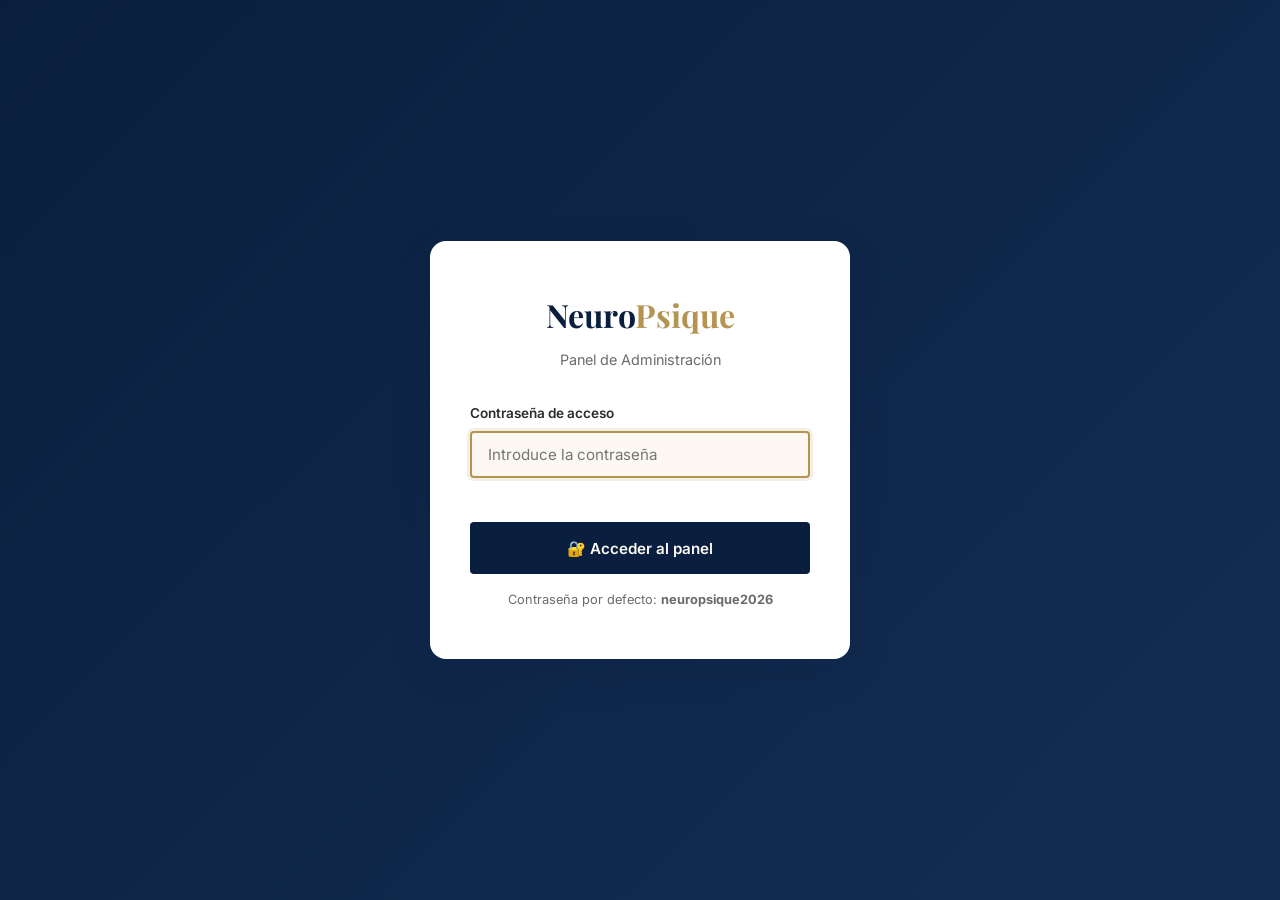
==== admin.html @ f60143a4 "Rename HTML/admin.html to admin.html" ====
<!DOCTYPE html>
<html lang="es">
<head>
    <meta charset="UTF-8">
    <meta name="viewport" content="width=device-width, initial-scale=1.0">
    <meta name="robots" content="noindex, nofollow">
    
    <title>Panel de Administración | NeuroPsique</title>
    
    <!-- Favicon -->
    <link rel="icon" type="image/svg+xml" href="data:image/svg+xml,<svg xmlns='http://www.w3.org/2000/svg' viewBox='0 0 100 100'><text y='.9em' font-size='90'>🧠</text></svg>">
    
    <!-- Fuentes -->
    <link rel="preconnect" href="https://fonts.googleapis.com">
    <link rel="preconnect" href="https://fonts.gstatic.com" crossorigin>
    <link href="https://fonts.googleapis.com/css2?family=Inter:opsz,wght@14..32,400;14..32,500;14..32,600;14..32,700&family=Playfair+Display:ital,wght@0,600;0,700;1,600&display=swap" rel="stylesheet">
    
    <style>
        /* ========== VARIABLES ========== */
        :root {
            --color-azul-profundo: #0A1F3F;
            --color-azul-medio: #132D52;
            --color-dorado: #B49450;
            --color-dorado-claro: #C9AD6A;
            --color-dorado-palido: rgba(180, 148, 80, 0.15);
            --color-dorado-hover: rgba(180, 148, 80, 0.25);
            --color-crema: #FDF9F2;
            --color-crema-oscuro: #F5EFE3;
            --color-blanco: #FFFFFF;
            --color-texto: #2C2C2C;
            --color-texto-secundario: #4A4A4A;
            --color-texto-claro: #6B6B6B;
            --color-exito: #2D6A4F;
            --color-exito-fondo: #D8F3DC;
            --color-error: #A4161A;
            --color-error-fondo: #FFD6D6;
            --color-warning: #E09F1C;
            --color-warning-fondo: #FFF3CD;
            --font-serif: 'Playfair Display', Georgia, serif;
            --font-sans: 'Inter', -apple-system, BlinkMacSystemFont, sans-serif;
            --shadow-sm: 0 2px 8px rgba(10, 31, 63, 0.06);
            --shadow-md: 0 4px 20px rgba(10, 31, 63, 0.08);
            --shadow-lg: 0 12px 40px rgba(10, 31, 63, 0.12);
            --border-radius-sm: 4px;
            --border-radius-md: 8px;
            --border-radius-lg: 12px;
            --border-radius-xl: 16px;
            --transition-fast: 0.2s ease;
            --transition-base: 0.3s ease;
        }

        /* ========== RESET ========== */
        *, *::before, *::after {
            margin: 0;
            padding: 0;
            box-sizing: border-box;
        }

        body {
            font-family: var(--font-sans);
            background-color: #F0EDE6;
            color: var(--color-texto);
            line-height: 1.6;
            min-height: 100vh;
            -webkit-font-smoothing: antialiased;
        }

        /* ========== LOGIN ========== */
        .login-overlay {
            position: fixed;
            inset: 0;
            background: linear-gradient(135deg, var(--color-azul-profundo) 0%, var(--color-azul-medio) 100%);
            display: flex;
            align-items: center;
            justify-content: center;
            z-index: 1000;
            transition: opacity var(--transition-base), visibility var(--transition-base);
        }

        .login-overlay.hidden {
            opacity: 0;
            visibility: hidden;
            pointer-events: none;
        }

        .login-card {
            background-color: var(--color-blanco);
            border-radius: var(--border-radius-xl);
            padding: 3rem 2.5rem;
            width: 100%;
            max-width: 420px;
            box-shadow: var(--shadow-lg);
            text-align: center;
        }

        .login-logo {
            font-family: var(--font-serif);
            font-size: 2rem;
            font-weight: 700;
            color: var(--color-azul-profundo);
            margin-bottom: 0.5rem;
        }

        .login-logo span {
            color: var(--color-dorado);
        }

        .login-subtitle {
            color: var(--color-texto-claro);
            font-size: 0.9rem;
            margin-bottom: 2rem;
        }

        .login-form .form-group {
            margin-bottom: 1.2rem;
            text-align: left;
        }

        .login-form label {
            display: block;
            font-weight: 600;
            font-size: 0.85rem;
            margin-bottom: 0.4rem;
            color: var(--color-texto);
        }

        .login-form input {
            width: 100%;
            padding: 0.8rem 1rem;
            border: 2px solid rgba(10, 31, 63, 0.12);
            border-radius: var(--border-radius-sm);
            font-family: var(--font-sans);
            font-size: 1rem;
            transition: border-color var(--transition-fast);
            background-color: var(--color-crema);
        }

        .login-form input:focus {
            outline: none;
            border-color: var(--color-dorado);
            box-shadow: 0 0 0 3px var(--color-dorado-palido);
        }

        .login-error {
            color: var(--color-error);
            font-size: 0.85rem;
            margin-top: 0.5rem;
            min-height: 1.2em;
        }

        .btn {
            display: inline-flex;
            align-items: center;
            justify-content: center;
            gap: 0.5rem;
            font-family: var(--font-sans);
            font-weight: 600;
            font-size: 0.95rem;
            padding: 0.85rem 2rem;
            border-radius: var(--border-radius-sm);
            cursor: pointer;
            transition: all var(--transition-base);
            border: 2px solid transparent;
            text-decoration: none;
            line-height: 1.4;
        }

        .btn-primary {
            background-color: var(--color-azul-profundo);
            color: var(--color-crema);
            border-color: var(--color-azul-profundo);
        }

        .btn-primary:hover {
            background-color: var(--color-dorado);
            border-color: var(--color-dorado);
            color: var(--color-azul-profundo);
            transform: translateY(-2px);
            box-shadow: var(--shadow-md);
        }

        .btn-block {
            width: 100%;
        }

        .btn-danger {
            background-color: transparent;
            color: var(--color-error);
            border-color: var(--color-error);
            font-size: 0.8rem;
            padding: 0.4rem 0.9rem;
        }

        .btn-danger:hover {
            background-color: var(--color-error);
            color: var(--color-blanco);
            transform: translateY(-1px);
            box-shadow: var(--shadow-sm);
        }

        .btn-sm {
            padding: 0.5rem 1.2rem;
            font-size: 0.85rem;
        }

        .btn-outline {
            background-color: transparent;
            color: var(--color-azul-profundo);
            border-color: var(--color-azul-profundo);
        }

        .btn-outline:hover {
            background-color: var(--color-azul-profundo);
            color: var(--color-crema);
        }

        .btn-gold {
            background-color: var(--color-dorado);
            color: var(--color-azul-profundo);
            border-color: var(--color-dorado);
        }

        .btn-gold:hover {
            background-color: var(--color-dorado-claro);
            border-color: var(--color-dorado-claro);
            transform: translateY(-2px);
            box-shadow: var(--shadow-md);
        }

        /* ========== PANEL PRINCIPAL ========== */
        .admin-panel {
            display: none;
            min-height: 100vh;
        }

        .admin-panel.visible {
            display: block;
        }

        /* Header */
        .admin-header {
            background-color: var(--color-azul-profundo);
            color: var(--color-crema);
            padding: 1rem 0;
            position: sticky;
            top: 0;
            z-index: 100;
            box-shadow: var(--shadow-md);
        }

        .admin-header-inner {
            max-width: 1200px;
            margin: 0 auto;
            padding: 0 1.5rem;
            display: flex;
            align-items: center;
            justify-content: space-between;
        }

        .admin-brand {
            font-family: var(--font-serif);
            font-size: 1.4rem;
            font-weight: 700;
        }

        .admin-brand span {
            color: var(--color-dorado);
        }

        .admin-user {
            display: flex;
            align-items: center;
            gap: 1rem;
        }

        .admin-user span {
            font-size: 0.9rem;
            color: rgba(253, 249, 242, 0.7);
        }

        .btn-logout {
            background: rgba(180, 148, 80, 0.2);
            color: var(--color-dorado);
            border: 1px solid rgba(180, 148, 80, 0.3);
            padding: 0.5rem 1.2rem;
            border-radius: var(--border-radius-sm);
            cursor: pointer;
            font-family: var(--font-sans);
            font-size: 0.85rem;
            font-weight: 500;
            transition: all var(--transition-fast);
        }

        .btn-logout:hover {
            background: var(--color-dorado);
            color: var(--color-azul-profundo);
            border-color: var(--color-dorado);
        }

        /* Contenido */
        .admin-content {
            max-width: 1200px;
            margin: 0 auto;
            padding: 2rem 1.5rem;
        }

        /* Stats */
        .admin-stats {
            display: grid;
            grid-template-columns: repeat(auto-fit, minmax(200px, 1fr));
            gap: 1.2rem;
            margin-bottom: 2rem;
        }

        .stat-card {
            background-color: var(--color-blanco);
            border-radius: var(--border-radius-lg);
            padding: 1.5rem;
            box-shadow: var(--shadow-sm);
            border-left: 4px solid var(--color-dorado);
        }

        .stat-number {
            font-family: var(--font-serif);
            font-size: 2.2rem;
            font-weight: 700;
            color: var(--color-azul-profundo);
            line-height: 1;
            margin-bottom: 0.3rem;
        }

        .stat-label {
            font-size: 0.85rem;
            color: var(--color-texto-claro);
            font-weight: 500;
        }

        /* Toolbar */
        .admin-toolbar {
            display: flex;
            flex-wrap: wrap;
            align-items: center;
            justify-content: space-between;
            gap: 1rem;
            margin-bottom: 1.5rem;
            background-color: var(--color-blanco);
            padding: 1.2rem 1.5rem;
            border-radius: var(--border-radius-lg);
            box-shadow: var(--shadow-sm);
        }

        .admin-toolbar h2 {
            font-family: var(--font-serif);
            font-size: 1.4rem;
            color: var(--color-azul-profundo);
        }

        .toolbar-actions {
            display: flex;
            gap: 0.8rem;
            flex-wrap: wrap;
        }

        /* Tabla de publicaciones */
        .publications-table-wrapper {
            background-color: var(--color-blanco);
            border-radius: var(--border-radius-lg);
            box-shadow: var(--shadow-sm);
            overflow: hidden;
            margin-bottom: 2rem;
        }

        .publications-table {
            width: 100%;
            border-collapse: collapse;
        }

        .publications-table th {
            background-color: var(--color-azul-profundo);
            color: var(--color-crema);
            font-weight: 600;
            font-size: 0.85rem;
            text-transform: uppercase;
            letter-spacing: 0.05em;
            padding: 1rem 1.2rem;
            text-align: left;
        }

        .publications-table td {
            padding: 1rem 1.2rem;
            border-bottom: 1px solid rgba(10, 31, 63, 0.06);
            font-size: 0.9rem;
            vertical-align: middle;
        }

        .publications-table tbody tr {
            transition: background-color var(--transition-fast);
        }

        .publications-table tbody tr:hover {
            background-color: var(--color-dorado-palido);
        }

        .table-title {
            font-weight: 600;
            color: var(--color-azul-profundo);
            max-width: 300px;
            overflow: hidden;
            text-overflow: ellipsis;
            white-space: nowrap;
        }

        .table-category {
            display: inline-block;
            padding: 0.2rem 0.7rem;
            border-radius: 20px;
            font-size: 0.8rem;
            font-weight: 500;
        }

        .category-neuropsicologia {
            background-color: rgba(10, 31, 63, 0.08);
            color: var(--color-azul-profundo);
        }

        .category-rehabilitacion {
            background-color: var(--color-dorado-palido);
            color: #8B6914;
        }

        .category-familia {
            background-color: #E8F0FE;
            color: #1A3A6B;
        }

        .category-investigacion {
            background-color: #F0E6F6;
            color: #5B2C6F;
        }

        .table-actions {
            display: flex;
            gap: 0.5rem;
        }

        .empty-table {
            text-align: center;
            padding: 4rem 2rem;
            color: var(--color-texto-claro);
        }

        .empty-table .empty-icon {
            font-size: 3rem;
            margin-bottom: 1rem;
        }

        .empty-table h3 {
            font-family: var(--font-serif);
            color: var(--color-azul-profundo);
            margin-bottom: 0.5rem;
        }

        /* ========== MODAL (Añadir/Editar) ========== */
        .modal-overlay {
            position: fixed;
            inset: 0;
            background-color: rgba(10, 31, 63, 0.7);
            display: flex;
            align-items: flex-start;
            justify-content: center;
            z-index: 500;
            padding: 2rem 1rem;
            overflow-y: auto;
            opacity: 0;
            visibility: hidden;
            transition: all var(--transition-base);
        }

        .modal-overlay.visible {
            opacity: 1;
            visibility: visible;
        }

        .modal {
            background-color: var(--color-blanco);
            border-radius: var(--border-radius-xl);
            width: 100%;
            max-width: 650px;
            box-shadow: var(--shadow-xl);
            margin: auto;
            transform: translateY(-20px);
            transition: transform var(--transition-base);
        }

        .modal-overlay.visible .modal {
            transform: translateY(0);
        }

        .modal-header {
            display: flex;
            align-items: center;
            justify-content: space-between;
            padding: 1.5rem 2rem;
            border-bottom: 1px solid rgba(10, 31, 63, 0.08);
        }

        .modal-header h2 {
            font-family: var(--font-serif);
            font-size: 1.4rem;
            color: var(--color-azul-profundo);
        }

        .modal-close {
            background: none;
            border: none;
            font-size: 1.5rem;
            cursor: pointer;
            color: var(--color-texto-claro);
            width: 40px;
            height: 40px;
            border-radius: var(--border-radius-full);
            display: flex;
            align-items: center;
            justify-content: center;
            transition: all var(--transition-fast);
        }

        .modal-close:hover {
            background-color: var(--color-error-fondo);
            color: var(--color-error);
        }

        .modal-body {
            padding: 2rem;
        }

        .modal-footer {
            padding: 1.2rem 2rem;
            border-top: 1px solid rgba(10, 31, 63, 0.08);
            display: flex;
            justify-content: flex-end;
            gap: 0.8rem;
        }

        /* Formulario */
        .form-group {
            margin-bottom: 1.3rem;
        }

        .form-group label {
            display: block;
            font-weight: 600;
            font-size: 0.85rem;
            margin-bottom: 0.4rem;
            color: var(--color-texto);
        }

        .form-group label .required {
            color: var(--color-error);
        }

        .form-group input,
        .form-group textarea,
        .form-group select {
            width: 100%;
            padding: 0.75rem 1rem;
            border: 2px solid rgba(10, 31, 63, 0.12);
            border-radius: var(--border-radius-sm);
            font-family: var(--font-sans);
            font-size: 0.95rem;
            transition: border-color var(--transition-fast);
            background-color: var(--color-crema);
            resize: vertical;
        }

        .form-group input:focus,
        .form-group textarea:focus,
        .form-group select:focus {
            outline: none;
            border-color: var(--color-dorado);
            box-shadow: 0 0 0 3px var(--color-dorado-palido);
        }

        .form-group textarea {
            min-height: 120px;
        }

        .form-group .hint {
            font-size: 0.8rem;
            color: var(--color-texto-claro);
            margin-top: 0.3rem;
        }

        .form-error {
            color: var(--color-error);
            font-size: 0.8rem;
            margin-top: 0.3rem;
            min-height: 1.2em;
        }

        .form-row {
            display: grid;
            grid-template-columns: 1fr 1fr;
            gap: 1rem;
        }

        /* Tags input */
        .tags-input-wrapper {
            display: flex;
            flex-wrap: wrap;
            gap: 0.4rem;
            padding: 0.5rem;
            border: 2px solid rgba(10, 31, 63, 0.12);
            border-radius: var(--border-radius-sm);
            background-color: var(--color-crema);
            min-height: 44px;
            align-items: center;
            cursor: text;
        }

        .tags-input-wrapper:focus-within {
            border-color: var(--color-dorado);
            box-shadow: 0 0 0 3px var(--color-dorado-palido);
        }

        .tag-item {
            display: inline-flex;
            align-items: center;
            gap: 0.3rem;
            padding: 0.2rem 0.7rem;
            background-color: var(--color-dorado-palido);
            border-radius: 20px;
            font-size: 0.8rem;
            font-weight: 500;
            color: var(--color-azul-profundo);
        }

        .tag-remove {
            cursor: pointer;
            font-weight: 700;
            color: var(--color-texto-claro);
            transition: color var(--transition-fast);
            background: none;
            border: none;
            font-size: 1rem;
            line-height: 1;
            padding: 0;
        }

        .tag-remove:hover {
            color: var(--color-error);
        }

        .tag-input {
            border: none !important;
            outline: none !important;
            box-shadow: none !important;
            min-width: 120px;
            flex: 1;
            padding: 0.3rem 0.5rem !important;
            font-size: 0.85rem !important;
            background: transparent !important;
        }

        /* ========== MENSAJES TOAST ========== */
        .toast-container {
            position: fixed;
            top: 1.5rem;
            right: 1.5rem;
            z-index: 2000;
            display: flex;
            flex-direction: column;
            gap: 0.8rem;
        }

        .toast {
            display: flex;
            align-items: center;
            gap: 0.8rem;
            padding: 1rem 1.5rem;
            border-radius: var(--border-radius-md);
            box-shadow: var(--shadow-lg);
            font-weight: 500;
            font-size: 0.9rem;
            animation: slideInRight 0.3s ease, fadeOut 0.3s ease 3s forwards;
            max-width: 400px;
        }

        .toast-success {
            background-color: var(--color-exito-fondo);
            color: var(--color-exito);
            border-left: 4px solid var(--color-exito);
        }

        .toast-error {
            background-color: var(--color-error-fondo);
            color: var(--color-error);
            border-left: 4px solid var(--color-error);
        }

        .toast-warning {
            background-color: var(--color-warning-fondo);
            color: var(--color-warning);
            border-left: 4px solid var(--color-warning);
        }

        @keyframes slideInRight {
            from { transform: translateX(100%); opacity: 0; }
            to { transform: translateX(0); opacity: 1; }
        }

        @keyframes fadeOut {
            from { opacity: 1; }
            to { opacity: 0; }
        }

        /* ========== CONFIRMACIÓN ========== */
        .confirm-dialog {
            position: fixed;
            inset: 0;
            background-color: rgba(10, 31, 63, 0.7);
            display: flex;
            align-items: center;
            justify-content: center;
            z-index: 1500;
            opacity: 0;
            visibility: hidden;
            transition: all var(--transition-base);
        }

        .confirm-dialog.visible {
            opacity: 1;
            visibility: visible;
        }

        .confirm-card {
            background-color: var(--color-blanco);
            border-radius: var(--border-radius-lg);
            padding: 2rem;
            max-width: 420px;
            width: 90%;
            text-align: center;
            box-shadow: var(--shadow-xl);
        }

        .confirm-card .confirm-icon {
            font-size: 3rem;
            margin-bottom: 1rem;
        }

        .confirm-card h3 {
            font-family: var(--font-serif);
            margin-bottom: 0.8rem;
            color: var(--color-azul-profundo);
        }

        .confirm-card p {
            color: var(--color-texto-claro);
            margin-bottom: 1.5rem;
            font-size: 0.95rem;
        }

        .confirm-actions {
            display: flex;
            justify-content: center;
            gap: 1rem;
        }

        /* ========== RESPONSIVE ========== */
        @media (max-width: 768px) {
            .admin-toolbar {
                flex-direction: column;
                align-items: flex-start;
            }

            .publications-table th:nth-child(3),
            .publications-table td:nth-child(3) {
                display: none;
            }

            .form-row {
                grid-template-columns: 1fr;
            }

            .admin-stats {
                grid-template-columns: 1fr 1fr;
            }
        }
    </style>
</head>
<body>
    <!-- ========== LOGIN ========== -->
    <div id="login-overlay" class="login-overlay">
        <div class="login-card">
            <div class="login-logo">Neuro<span>Psique</span></div>
            <p class="login-subtitle">Panel de Administración</p>
            
            <form id="login-form" class="login-form" autocomplete="off">
                <div class="form-group">
                    <label for="login-password">Contraseña de acceso</label>
                    <input 
                        type="password" 
                        id="login-password" 
                        placeholder="Introduce la contraseña" 
                        required 
                        autofocus
                    >
                    <p class="login-error" id="login-error" aria-live="polite"></p>
                </div>
                <button type="submit" class="btn btn-primary btn-block">
                    🔐 Acceder al panel
                </button>
            </form>
            <p style="margin-top: 1rem; font-size: 0.8rem; color: var(--color-texto-claro);">
                Contraseña por defecto: <strong>neuropsique2026</strong>
            </p>
        </div>
    </div>

    <!-- ========== PANEL DE ADMINISTRACIÓN ========== -->
    <div id="admin-panel" class="admin-panel">
        <!-- Header -->
        <header class="admin-header">
            <div class="admin-header-inner">
                <div class="admin-brand">Neuro<span>Psique</span> · Admin</div>
                <div class="admin-user">
                    <span>Bienvenida, Elena</span>
                    <button id="btn-logout" class="btn-logout">Cerrar sesión</button>
                </div>
            </div>
        </header>

        <!-- Contenido -->
        <main class="admin-content">
            <!-- Estadísticas -->
            <div class="admin-stats">
                <div class="stat-card">
                    <div class="stat-number" id="stat-total">0</div>
                    <div class="stat-label">Total publicaciones</div>
                </div>
                <div class="stat-card">
                    <div class="stat-number" id="stat-neuropsicologia">0</div>
                    <div class="stat-label">Neuropsicología</div>
                </div>
                <div class="stat-card">
                    <div class="stat-number" id="stat-rehabilitacion">0</div>
                    <div class="stat-label">Rehabilitación</div>
                </div>
                <div class="stat-card">
                    <div class="stat-number" id="stat-ultima">—</div>
                    <div class="stat-label">Última publicación</div>
                </div>
            </div>

            <!-- Toolbar -->
            <div class="admin-toolbar">
                <h2>📄 Publicaciones del blog</h2>
                <div class="toolbar-actions">
                    <button id="btn-refresh" class="btn btn-outline btn-sm" title="Actualizar lista">
                        🔄 Actualizar
                    </button>
                    <button id="btn-new-publication" class="btn btn-gold btn-sm">
                        ✏️ Nueva publicación
                    </button>
                </div>
            </div>

            <!-- Tabla -->
            <div class="publications-table-wrapper">
                <table class="publications-table">
                    <thead>
                        <tr>
                            <th>Título</th>
                            <th>Categoría</th>
                            <th>Fecha</th>
                            <th>Acciones</th>
                        </tr>
                    </thead>
                    <tbody id="publications-tbody">
                        <!-- Se llena dinámicamente -->
                    </tbody>
                </table>
                <div id="empty-state" class="empty-table" hidden>
                    <div class="empty-icon">📭</div>
                    <h3>No hay publicaciones</h3>
                    <p>Crea tu primera publicación haciendo clic en "Nueva publicación".</p>
                </div>
            </div>
        </main>
    </div>

    <!-- ========== MODAL (Añadir/Editar) ========== -->
    <div id="modal-overlay" class="modal-overlay">
        <div class="modal">
            <div class="modal-header">
                <h2 id="modal-title">Nueva publicación</h2>
                <button id="btn-modal-close" class="modal-close" aria-label="Cerrar modal">✕</button>
            </div>
            <div class="modal-body">
                <form id="publication-form" novalidate>
                    <input type="hidden" id="pub-id">
                    
                    <div class="form-group">
                        <label for="pub-title">Título <span class="required">*</span></label>
                        <input type="text" id="pub-title" placeholder="Título de la publicación" required maxlength="150">
                        <p class="form-error" id="error-title"></p>
                    </div>
                    
                    <div class="form-row">
                        <div class="form-group">
                            <label for="pub-category">Categoría <span class="required">*</span></label>
                            <select id="pub-category" required>
                                <option value="" disabled selected>Selecciona categoría</option>
                                <option value="neuropsicologia">Neuropsicología</option>
                                <option value="rehabilitacion">Rehabilitación</option>
                                <option value="familia">Familia</option>
                                <option value="investigacion">Investigación</option>
                            </select>
                            <p class="form-error" id="error-category"></p>
                        </div>
                        <div class="form-group">
                            <label for="pub-readtime">Tiempo de lectura</label>
                            <input type="text" id="pub-readtime" placeholder="Ej: 6 min" maxlength="20">
                            <p class="hint">Opcional. Ej: "5 min", "8 min de lectura"</p>
                        </div>
                    </div>
                    
                    <div class="form-group">
                        <label for="pub-image">Emoji de portada <span class="required">*</span></label>
                        <input type="text" id="pub-image" placeholder="🧠" required maxlength="5">
                        <p class="hint">Elige un emoji representativo para la tarjeta del blog</p>
                        <p class="form-error" id="error-image"></p>
                    </div>
                    
                    <div class="form-group">
                        <label for="pub-excerpt">Extracto <span class="required">*</span></label>
                        <textarea id="pub-excerpt" placeholder="Breve descripción que aparecerá en la tarjeta del blog (máx. 200 caracteres)" required maxlength="250" rows="3"></textarea>
                        <p class="hint"><span id="excerpt-count">0</span>/250 caracteres</p>
                        <p class="form-error" id="error-excerpt"></p>
                    </div>
                    
                    <div class="form-group">
                        <label>Etiquetas</label>
                        <div class="tags-input-wrapper" id="tags-wrapper">
                            <input type="text" id="tag-input" class="tag-input" placeholder="Escribe y pulsa Enter para añadir etiquetas">
                        </div>
                        <p class="hint">Pulsa Enter después de cada etiqueta. Ej: memoria, rehabilitación, cerebro</p>
                    </div>
                </form>
            </div>
            <div class="modal-footer">
                <button id="btn-modal-cancel" class="btn btn-outline btn-sm">Cancelar</button>
                <button id="btn-modal-save" class="btn btn-primary btn-sm">💾 Guardar publicación</button>
            </div>
        </div>
    </div>

    <!-- ========== DIÁLOGO DE CONFIRMACIÓN ========== -->
    <div id="confirm-dialog" class="confirm-dialog">
        <div class="confirm-card">
            <div class="confirm-icon">⚠️</div>
            <h3>¿Eliminar publicación?</h3>
            <p id="confirm-message">Esta acción no se puede deshacer. La publicación se eliminará permanentemente.</p>
            <div class="confirm-actions">
                <button id="btn-confirm-cancel" class="btn btn-outline btn-sm">Cancelar</button>
                <button id="btn-confirm-delete" class="btn btn-danger">🗑️ Eliminar</button>
            </div>
        </div>
    </div>

    <!-- ========== TOAST CONTAINER ========== -->
    <div id="toast-container" class="toast-container"></div>

    <script>
        /* ============================================================
           PANEL DE ADMINISTRACIÓN - NEUROPSIQUE
           ============================================================ */

        // Configuración
        const ADMIN_PASSWORD = 'neuropsique2026'; // Cambiar en producción
        const STORAGE_KEY = 'neuropsique-publications';
        const SESSION_KEY = 'neuropsique-admin-logged';

        // Estado
        let publications = [];
        let currentTags = [];
        let editingId = null;
        let deleteTargetId = null;

        // Elementos DOM
        const loginOverlay = document.getElementById('login-overlay');
        const loginForm = document.getElementById('login-form');
        const loginError = document.getElementById('login-error');
        const adminPanel = document.getElementById('admin-panel');
        const modalOverlay = document.getElementById('modal-overlay');
        const publicationForm = document.getElementById('publication-form');
        const publicationsTbody = document.getElementById('publications-tbody');
        const emptyState = document.getElementById('empty-state');
        const confirmDialog = document.getElementById('confirm-dialog');
        const toastContainer = document.getElementById('toast-container');
        const tagsWrapper = document.getElementById('tags-wrapper');
        const tagInput = document.getElementById('tag-input');
        const excerptTextarea = document.getElementById('pub-excerpt');
        const excerptCount = document.getElementById('excerpt-count');

        // ========== INICIALIZACIÓN ==========
        function init() {
            // Cargar publicaciones
            loadPublications();
            
            // Verificar sesión
            const isLogged = sessionStorage.getItem(SESSION_KEY) === 'true';
            if (isLogged) {
                showAdminPanel();
            }
            
            // Event listeners
            loginForm.addEventListener('submit', handleLogin);
            document.getElementById('btn-logout').addEventListener('click', handleLogout);
            document.getElementById('btn-new-publication').addEventListener('click', () => openModal());
            document.getElementById('btn-refresh').addEventListener('click', () => {
                loadPublications();
                renderPublicationsTable();
                updateStats();
                showToast('Lista actualizada ✅', 'success');
            });
            document.getElementById('btn-modal-close').addEventListener('click', closeModal);
            document.getElementById('btn-modal-cancel').addEventListener('click', closeModal);
            document.getElementById('btn-modal-save').addEventListener('click', handleSavePublication);
            document.getElementById('btn-confirm-cancel').addEventListener('click', closeConfirmDialog);
            document.getElementById
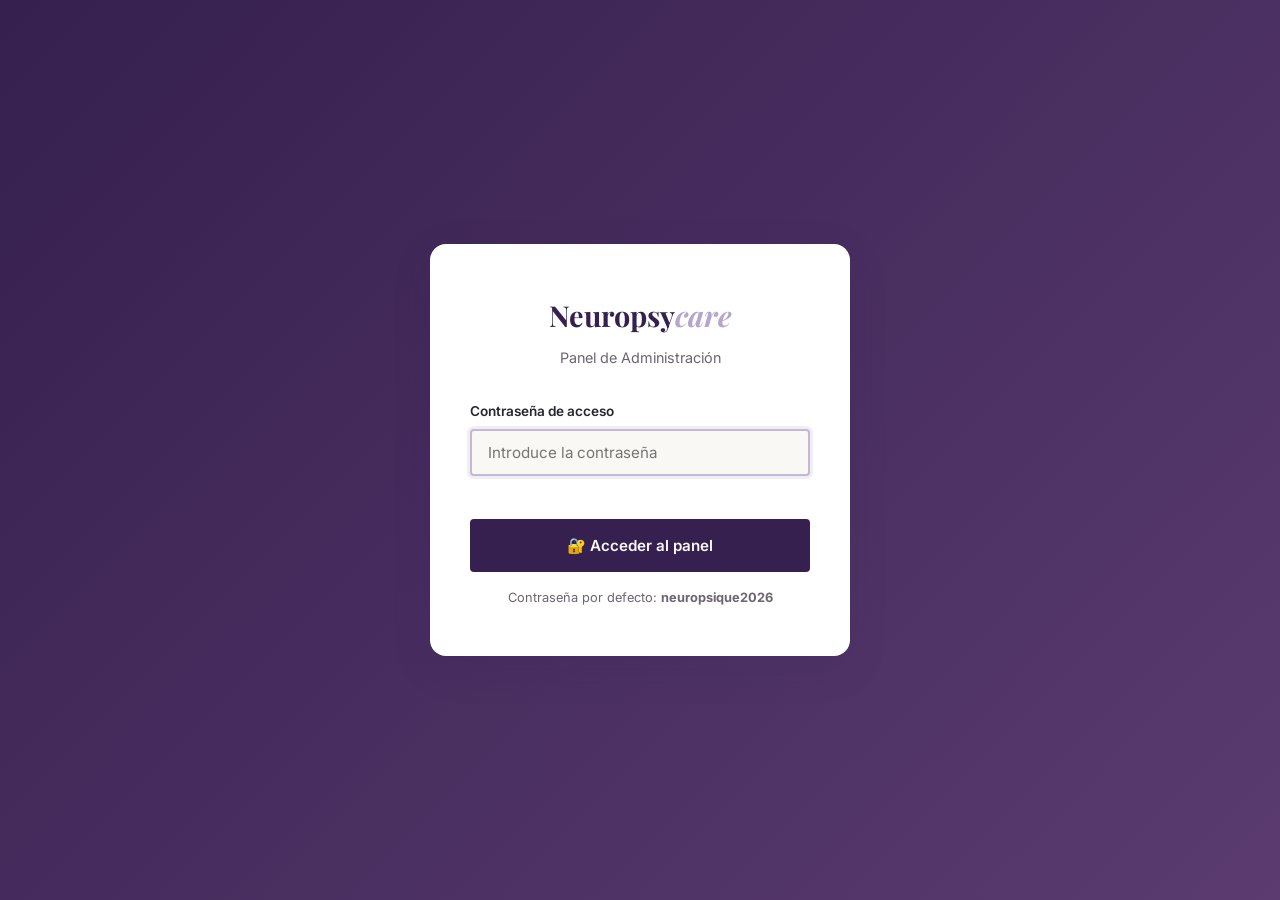
==== commit 9642cf32: "Update admin.html" ====
--- a/admin.html
+++ b/admin.html
@@ -5,7 +5,7 @@
     <meta name="viewport" content="width=device-width, initial-scale=1.0">
     <meta name="robots" content="noindex, nofollow">
     
-    <title>Panel de Administración | NeuroPsique</title>
+    <title>Panel de Administración | Neuropsycare</title>
     
     <!-- Favicon -->
     <link rel="icon" type="image/svg+xml" href="data:image/svg+xml,<svg xmlns='http://www.w3.org/2000/svg' viewBox='0 0 100 100'><text y='.9em' font-size='90'>🧠</text></svg>">
@@ -18,19 +18,21 @@
     <style>
         /* ========== VARIABLES ========== */
         :root {
-            --color-azul-profundo: #0A1F3F;
-            --color-azul-medio: #132D52;
-            --color-dorado: #B49450;
-            --color-dorado-claro: #C9AD6A;
-            --color-dorado-palido: rgba(180, 148, 80, 0.15);
-            --color-dorado-hover: rgba(180, 148, 80, 0.25);
-            --color-crema: #FDF9F2;
-            --color-crema-oscuro: #F5EFE3;
+            --color-morado-principal: #35204F;
+            --color-morado-medio: #5B3B70;
+            --color-lavanda: #8E789F;
+            --color-acento: #C5B8D4;
+            --color-acento-claro: #D8CDE3;
+            --color-acento-suave: #E6DFEE;
+            --color-acento-intenso: #B8A5CC;
+            --color-acento-palido: rgba(197, 184, 212, 0.25);
+            --color-marfil: #FAF8F5;
+            --color-fondo-secundario: #F0EBF0;
             --color-blanco: #FFFFFF;
-            --color-texto: #2C2C2C;
-            --color-texto-secundario: #4A4A4A;
-            --color-texto-claro: #6B6B6B;
-            --color-exito: #2D6A4F;
+            --color-texto: #29262D;
+            --color-texto-secundario: #4A4550;
+            --color-texto-claro: #6B6570;
+            --color-exito: #4A7A5C;
             --color-exito-fondo: #D8F3DC;
             --color-error: #A4161A;
             --color-error-fondo: #FFD6D6;
@@ -38,9 +40,9 @@
             --color-warning-fondo: #FFF3CD;
             --font-serif: 'Playfair Display', Georgia, serif;
             --font-sans: 'Inter', -apple-system, BlinkMacSystemFont, sans-serif;
-            --shadow-sm: 0 2px 8px rgba(10, 31, 63, 0.06);
-            --shadow-md: 0 4px 20px rgba(10, 31, 63, 0.08);
-            --shadow-lg: 0 12px 40px rgba(10, 31, 63, 0.12);
+            --shadow-sm: 0 2px 8px rgba(53, 32, 79, 0.06);
+            --shadow-md: 0 4px 20px rgba(53, 32, 79, 0.08);
+            --shadow-lg: 0 12px 40px rgba(53, 32, 79, 0.12);
             --border-radius-sm: 4px;
             --border-radius-md: 8px;
             --border-radius-lg: 12px;
@@ -69,7 +71,7 @@
         .login-overlay {
             position: fixed;
             inset: 0;
-            background: linear-gradient(135deg, var(--color-azul-profundo) 0%, var(--color-azul-medio) 100%);
+            background: linear-gradient(135deg, var(--color-morado-principal) 0%, var(--color-morado-medio) 100%);
             display: flex;
             align-items: center;
             justify-content: center;
@@ -95,14 +97,15 @@
 
         .login-logo {
             font-family: var(--font-serif);
-            font-size: 2rem;
+            font-size: 1.8rem;
             font-weight: 700;
-            color: var(--color-azul-profundo);
+            color: var(--color-morado-principal);
             margin-bottom: 0.5rem;
         }
 
         .login-logo span {
-            color: var(--color-dorado);
+            font-style: italic;
+            color: var(--color-acento-intenso);
         }
 
         .login-subtitle {
@@ -127,18 +130,18 @@
         .login-form input {
             width: 100%;
             padding: 0.8rem 1rem;
-            border: 2px solid rgba(10, 31, 63, 0.12);
+            border: 2px solid rgba(53, 32, 79, 0.12);
             border-radius: var(--border-radius-sm);
             font-family: var(--font-sans);
             font-size: 1rem;
             transition: border-color var(--transition-fast);
-            background-color: var(--color-crema);
+            background-color: var(--color-marfil);
         }
 
         .login-form input:focus {
             outline: none;
-            border-color: var(--color-dorado);
-            box-shadow: 0 0 0 3px var(--color-dorado-palido);
+            border-color: var(--color-acento);
+            box-shadow: 0 0 0 3px var(--color-acento-palido);
         }
 
         .login-error {
@@ -148,6 +151,7 @@
             min-height: 1.2em;
         }
 
+        /* ========== BOTONES ========== */
         .btn {
             display: inline-flex;
             align-items: center;
@@ -166,15 +170,15 @@
         }
 
         .btn-primary {
-            background-color: var(--color-azul-profundo);
-            color: var(--color-crema);
-            border-color: var(--color-azul-profundo);
+            background-color: var(--color-morado-principal);
+            color: var(--color-marfil);
+            border-color: var(--color-morado-principal);
         }
 
         .btn-primary:hover {
-            background-color: var(--color-dorado);
-            border-color: var(--color-dorado);
-            color: var(--color-azul-profundo);
+            background-color: var(--color-acento);
+            border-color: var(--color-acento);
+            color: var(--color-morado-principal);
             transform: translateY(-2px);
             box-shadow: var(--shadow-md);
         }
@@ -205,24 +209,24 @@
 
         .btn-outline {
             background-color: transparent;
-            color: var(--color-azul-profundo);
-            border-color: var(--color-azul-profundo);
+            color: var(--color-morado-principal);
+            border-color: var(--color-morado-principal);
         }
 
         .btn-outline:hover {
-            background-color: var(--color-azul-profundo);
-            color: var(--color-crema);
+            background-color: var(--color-morado-principal);
+            color: var(--color-marfil);
         }
 
         .btn-gold {
-            background-color: var(--color-dorado);
-            color: var(--color-azul-profundo);
-            border-color: var(--color-dorado);
+            background-color: var(--color-acento);
+            color: var(--color-morado-principal);
+            border-color: var(--color-acento);
         }
 
         .btn-gold:hover {
-            background-color: var(--color-dorado-claro);
-            border-color: var(--color-dorado-claro);
+            background-color: var(--color-acento-claro);
+            border-color: var(--color-acento-claro);
             transform: translateY(-2px);
             box-shadow: var(--shadow-md);
         }
@@ -237,10 +241,9 @@
             display: block;
         }
 
-        /* Header */
         .admin-header {
-            background-color: var(--color-azul-profundo);
-            color: var(--color-crema);
+            background-color: var(--color-morado-principal);
+            color: var(--color-marfil);
             padding: 1rem 0;
             position: sticky;
             top: 0;
@@ -261,10 +264,20 @@
             font-family: var(--font-serif);
             font-size: 1.4rem;
             font-weight: 700;
+            display: flex;
+            align-items: center;
+            gap: 0.5rem;
+        }
+
+        .admin-brand img {
+            width: 30px;
+            height: 30px;
+            object-fit: contain;
         }
 
         .admin-brand span {
-            color: var(--color-dorado);
+            font-style: italic;
+            color: var(--color-acento-suave);
         }
 
         .admin-user {
@@ -275,13 +288,13 @@
 
         .admin-user span {
             font-size: 0.9rem;
-            color: rgba(253, 249, 242, 0.7);
+            color: rgba(250, 248, 245, 0.7);
         }
 
         .btn-logout {
-            background: rgba(180, 148, 80, 0.2);
-            color: var(--color-dorado);
-            border: 1px solid rgba(180, 148, 80, 0.3);
+            background: rgba(197, 184, 212, 0.2);
+            color: var(--color-acento-suave);
+            border: 1px solid rgba(197, 184, 212, 0.3);
             padding: 0.5rem 1.2rem;
             border-radius: var(--border-radius-sm);
             cursor: pointer;
@@ -292,19 +305,18 @@
         }
 
         .btn-logout:hover {
-            background: var(--color-dorado);
-            color: var(--color-azul-profundo);
-            border-color: var(--color-dorado);
-        }
-
-        /* Contenido */
+            background: var(--color-acento);
+            color: var(--color-morado-principal);
+            border-color: var(--color-acento);
+        }
+
+        /* ========== CONTENIDO ========== */
         .admin-content {
             max-width: 1200px;
             margin: 0 auto;
             padding: 2rem 1.5rem;
         }
 
-        /* Stats */
         .admin-stats {
             display: grid;
             grid-template-columns: repeat(auto-fit, minmax(200px, 1fr));
@@ -317,14 +329,14 @@
             border-radius: var(--border-radius-lg);
             padding: 1.5rem;
             box-shadow: var(--shadow-sm);
-            border-left: 4px solid var(--color-dorado);
+            border-left: 4px solid var(--color-acento);
         }
 
         .stat-number {
             font-family: var(--font-serif);
             font-size: 2.2rem;
             font-weight: 700;
-            color: var(--color-azul-profundo);
+            color: var(--color-morado-principal);
             line-height: 1;
             margin-bottom: 0.3rem;
         }
@@ -335,7 +347,6 @@
             font-weight: 500;
         }
 
-        /* Toolbar */
         .admin-toolbar {
             display: flex;
             flex-wrap: wrap;
@@ -352,7 +363,7 @@
         .admin-toolbar h2 {
             font-family: var(--font-serif);
             font-size: 1.4rem;
-            color: var(--color-azul-profundo);
+            color: var(--color-morado-principal);
         }
 
         .toolbar-actions {
@@ -361,7 +372,6 @@
             flex-wrap: wrap;
         }
 
-        /* Tabla de publicaciones */
         .publications-table-wrapper {
             background-color: var(--color-blanco);
             border-radius: var(--border-radius-lg);
@@ -376,8 +386,8 @@
         }
 
         .publications-table th {
-            background-color: var(--color-azul-profundo);
-            color: var(--color-crema);
+            background-color: var(--color-morado-principal);
+            color: var(--color-marfil);
             font-weight: 600;
             font-size: 0.85rem;
             text-transform: uppercase;
@@ -388,22 +398,18 @@
 
         .publications-table td {
             padding: 1rem 1.2rem;
-            border-bottom: 1px solid rgba(10, 31, 63, 0.06);
+            border-bottom: 1px solid rgba(53, 32, 79, 0.06);
             font-size: 0.9rem;
             vertical-align: middle;
         }
 
-        .publications-table tbody tr {
-            transition: background-color var(--transition-fast);
-        }
-
         .publications-table tbody tr:hover {
-            background-color: var(--color-dorado-palido);
+            background-color: var(--color-acento-palido);
         }
 
         .table-title {
             font-weight: 600;
-            color: var(--color-azul-profundo);
+            color: var(--color-morado-principal);
             max-width: 300px;
             overflow: hidden;
             text-overflow: ellipsis;
@@ -418,24 +424,19 @@
             font-weight: 500;
         }
 
-        .category-neuropsicologia {
-            background-color: rgba(10, 31, 63, 0.08);
-            color: var(--color-azul-profundo);
-        }
-
-        .category-rehabilitacion {
-            background-color: var(--color-dorado-palido);
-            color: #8B6914;
-        }
-
-        .category-familia {
-            background-color: #E8F0FE;
-            color: #1A3A6B;
-        }
-
-        .category-investigacion {
-            background-color: #F0E6F6;
-            color: #5B2C6F;
+        .category-divulgacion {
+            background-color: rgba(53, 32, 79, 0.08);
+            color: var(--color-morado-principal);
+        }
+
+        .category-reflexiones {
+            background-color: var(--color-acento-palido);
+            color: var(--color-morado-principal);
+        }
+
+        .category-recomendaciones {
+            background-color: var(--color-fondo-secundario);
+            color: var(--color-texto-secundario);
         }
 
         .table-actions {
@@ -456,15 +457,15 @@
 
         .empty-table h3 {
             font-family: var(--font-serif);
-            color: var(--color-azul-profundo);
+            color: var(--color-morado-principal);
             margin-bottom: 0.5rem;
         }
 
-        /* ========== MODAL (Añadir/Editar) ========== */
+        /* ========== MODAL ========== */
         .modal-overlay {
             position: fixed;
             inset: 0;
-            background-color: rgba(10, 31, 63, 0.7);
+            background-color: rgba(53, 32, 79, 0.7);
             display: flex;
             align-items: flex-start;
             justify-content: center;
@@ -486,7 +487,7 @@
             border-radius: var(--border-radius-xl);
             width: 100%;
             max-width: 650px;
-            box-shadow: var(--shadow-xl);
+            box-shadow: var(--shadow-lg);
             margin: auto;
             transform: translateY(-20px);
             transition: transform var(--transition-base);
@@ -501,13 +502,13 @@
             align-items: center;
             justify-content: space-between;
             padding: 1.5rem 2rem;
-            border-bottom: 1px solid rgba(10, 31, 63, 0.08);
+            border-bottom: 1px solid rgba(53, 32, 79, 0.08);
         }
 
         .modal-header h2 {
             font-family: var(--font-serif);
             font-size: 1.4rem;
-            color: var(--color-azul-profundo);
+            color: var(--color-morado-principal);
         }
 
         .modal-close {
@@ -518,7 +519,7 @@
             color: var(--color-texto-claro);
             width: 40px;
             height: 40px;
-            border-radius: var(--border-radius-full);
+            border-radius: 50%;
             display: flex;
             align-items: center;
             justify-content: center;
@@ -536,13 +537,12 @@
 
         .modal-footer {
             padding: 1.2rem 2rem;
-            border-top: 1px solid rgba(10, 31, 63, 0.08);
+            border-top: 1px solid rgba(53, 32, 79, 0.08);
             display: flex;
             justify-content: flex-end;
             gap: 0.8rem;
         }
 
-        /* Formulario */
         .form-group {
             margin-bottom: 1.3rem;
         }
@@ -564,12 +564,12 @@
         .form-group select {
             width: 100%;
             padding: 0.75rem 1rem;
-            border: 2px solid rgba(10, 31, 63, 0.12);
+            border: 2px solid rgba(53, 32, 79, 0.12);
             border-radius: var(--border-radius-sm);
             font-family: var(--font-sans);
             font-size: 0.95rem;
             transition: border-color var(--transition-fast);
-            background-color: var(--color-crema);
+            background-color: var(--color-marfil);
             resize: vertical;
         }
 
@@ -577,8 +577,8 @@
         .form-group textarea:focus,
         .form-group select:focus {
             outline: none;
-            border-color: var(--color-dorado);
-            box-shadow: 0 0 0 3px var(--color-dorado-palido);
+            border-color: var(--color-acento);
+            box-shadow: 0 0 0 3px var(--color-acento-palido);
         }
 
         .form-group textarea {
@@ -604,23 +604,23 @@
             gap: 1rem;
         }
 
-        /* Tags input */
+        /* Tags */
         .tags-input-wrapper {
             display: flex;
             flex-wrap: wrap;
             gap: 0.4rem;
             padding: 0.5rem;
-            border: 2px solid rgba(10, 31, 63, 0.12);
+            border: 2px solid rgba(53, 32, 79, 0.12);
             border-radius: var(--border-radius-sm);
-            background-color: var(--color-crema);
+            background-color: var(--color-marfil);
             min-height: 44px;
             align-items: center;
             cursor: text;
         }
 
         .tags-input-wrapper:focus-within {
-            border-color: var(--color-dorado);
-            box-shadow: 0 0 0 3px var(--color-dorado-palido);
+            border-color: var(--color-acento);
+            box-shadow: 0 0 0 3px var(--color-acento-palido);
         }
 
         .tag-item {
@@ -628,11 +628,11 @@
             align-items: center;
             gap: 0.3rem;
             padding: 0.2rem 0.7rem;
-            background-color: var(--color-dorado-palido);
+            background-color: var(--color-acento-palido);
             border-radius: 20px;
             font-size: 0.8rem;
             font-weight: 500;
-            color: var(--color-azul-profundo);
+            color: var(--color-morado-principal);
         }
 
         .tag-remove {
@@ -652,17 +652,17 @@
         }
 
         .tag-input {
-            border: none !important;
-            outline: none !important;
-            box-shadow: none !important;
+            border: none;
+            outline: none;
             min-width: 120px;
             flex: 1;
-            padding: 0.3rem 0.5rem !important;
-            font-size: 0.85rem !important;
-            background: transparent !important;
-        }
-
-        /* ========== MENSAJES TOAST ========== */
+            padding: 0.3rem 0.5rem;
+            font-size: 0.85rem;
+            background: transparent;
+            font-family: var(--font-sans);
+        }
+
+        /* ========== TOAST ========== */
         .toast-container {
             position: fixed;
             top: 1.5rem;
@@ -718,7 +718,7 @@
         .confirm-dialog {
             position: fixed;
             inset: 0;
-            background-color: rgba(10, 31, 63, 0.7);
+            background-color: rgba(53, 32, 79, 0.7);
             display: flex;
             align-items: center;
             justify-content: center;
@@ -740,7 +740,7 @@
             max-width: 420px;
             width: 90%;
             text-align: center;
-            box-shadow: var(--shadow-xl);
+            box-shadow: var(--shadow-lg);
         }
 
         .confirm-card .confirm-icon {
@@ -751,7 +751,7 @@
         .confirm-card h3 {
             font-family: var(--font-serif);
             margin-bottom: 0.8rem;
-            color: var(--color-azul-profundo);
+            color: var(--color-morado-principal);
         }
 
         .confirm-card p {
@@ -772,16 +772,11 @@
                 flex-direction: column;
                 align-items: flex-start;
             }
-
-            .publications-table th:nth-child(3),
-            .publications-table td:nth-child(3) {
-                display: none;
-            }
-
+            
             .form-row {
                 grid-template-columns: 1fr;
             }
-
+            
             .admin-stats {
                 grid-template-columns: 1fr 1fr;
             }
@@ -792,7 +787,7 @@
     <!-- ========== LOGIN ========== -->
     <div id="login-overlay" class="login-overlay">
         <div class="login-card">
-            <div class="login-logo">Neuro<span>Psique</span></div>
+            <div class="login-logo">Neuropsy<span>care</span></div>
             <p class="login-subtitle">Panel de Administración</p>
             
             <form id="login-form" class="login-form" autocomplete="off">
@@ -819,18 +814,19 @@
 
     <!-- ========== PANEL DE ADMINISTRACIÓN ========== -->
     <div id="admin-panel" class="admin-panel">
-        <!-- Header -->
         <header class="admin-header">
             <div class="admin-header-inner">
-                <div class="admin-brand">Neuro<span>Psique</span> · Admin</div>
+                <div class="admin-brand">
+                    <img src="assets/images/logo.png" alt="Logo Neuropsycare">
+                    Neuropsy<span>care</span>
+                </div>
                 <div class="admin-user">
-                    <span>Bienvenida, Elena</span>
+                    <span>Bienvenida, Corina</span>
                     <button id="btn-logout" class="btn-logout">Cerrar sesión</button>
                 </div>
             </div>
         </header>
 
-        <!-- Contenido -->
         <main class="admin-content">
             <!-- Estadísticas -->
             <div class="admin-stats">
@@ -839,16 +835,16 @@
                     <div class="stat-label">Total publicaciones</div>
                 </div>
                 <div class="stat-card">
-                    <div class="stat-number" id="stat-neuropsicologia">0</div>
-                    <div class="stat-label">Neuropsicología</div>
+                    <div class="stat-number" id="stat-divulgacion">0</div>
+                    <div class="stat-label">Divulgación</div>
                 </div>
                 <div class="stat-card">
-                    <div class="stat-number" id="stat-rehabilitacion">0</div>
-                    <div class="stat-label">Rehabilitación</div>
+                    <div class="stat-number" id="stat-reflexiones">0</div>
+                    <div class="stat-label">Reflexiones</div>
                 </div>
                 <div class="stat-card">
-                    <div class="stat-number" id="stat-ultima">—</div>
-                    <div class="stat-label">Última publicación</div>
+                    <div class="stat-number" id="stat-recomendaciones">0</div>
+                    <div class="stat-label">Recomendaciones</div>
                 </div>
             </div>
 
@@ -889,7 +885,7 @@
         </main>
     </div>
 
-    <!-- ========== MODAL (Añadir/Editar) ========== -->
+    <!-- ========== MODAL ========== -->
     <div id="modal-overlay" class="modal-overlay">
         <div class="modal">
             <div class="modal-header">
@@ -911,17 +907,17 @@
                             <label for="pub-category">Categoría <span class="required">*</span></label>
                             <select id="pub-category" required>
                                 <option value="" disabled selected>Selecciona categoría</option>
-                                <option value="neuropsicologia">Neuropsicología</option>
-                                <option value="rehabilitacion">Rehabilitación</option>
-                                <option value="familia">Familia</option>
-                                <option value="investigacion">Investigación</option>
+                                <option value="divulgacion-neuropsicologia">Divulgación → Neuropsicología</option>
+                                <option value="divulgacion-neurociencias">Divulgación → Neurociencias</option>
+                                <option value="reflexiones">Reflexiones</option>
+                                <option value="recomendaciones">Recomendaciones</option>
                             </select>
                             <p class="form-error" id="error-category"></p>
                         </div>
                         <div class="form-group">
                             <label for="pub-readtime">Tiempo de lectura</label>
-                            <input type="text" id="pub-readtime" placeholder="Ej: 6 min" maxlength="20">
-                            <p class="hint">Opcional. Ej: "5 min", "8 min de lectura"</p>
+                            <input type="text" id="pub-readtime" placeholder="Ej: 5 min" maxlength="20">
+                            <p class="hint">Opcional. Ej: "5 min"</p>
                         </div>
                     </div>
                     
@@ -971,17 +967,18 @@
     <!-- ========== TOAST CONTAINER ========== -->
     <div id="toast-container" class="toast-container"></div>
 
+    <!-- El JavaScript continúa en la siguiente respuesta -->
+</body>
+</html>
+
     <script>
         /* ============================================================
-           PANEL DE ADMINISTRACIÓN - NEUROPSIQUE
+           PANEL DE ADMINISTRACIÓN - NEUROPSYCARE
            ============================================================ */
 
-        // Configuración
-        const ADMIN_PASSWORD = 'neuropsique2026'; // Cambiar en producción
-        const STORAGE_KEY = 'neuropsique-publications';
-        const SESSION_KEY = 'neuropsique-admin-logged';
-
-        // Estado
+        const ADMIN_PASSWORD = 'neuropsique2026';
+        const SESSION_KEY = 'neuropsycare-admin-logged';
+
         let publications = [];
         let currentTags = [];
         let editingId = null;
@@ -1005,16 +1002,13 @@
 
         // ========== INICIALIZACIÓN ==========
         function init() {
-            // Cargar publicaciones
             loadPublications();
             
-            // Verificar sesión
             const isLogged = sessionStorage.getItem(SESSION_KEY) === 'true';
             if (isLogged) {
                 showAdminPanel();
             }
             
-            // Event listeners
             loginForm.addEventListener('submit', handleLogin);
             document.getElementById('btn-logout').addEventListener('click', handleLogout);
             document.getElementById('btn-new-publication').addEventListener('click', () => openModal());
@@ -1028,4 +1022,286 @@
             document.getElementById('btn-modal-cancel').addEventListener('click', closeModal);
             document.getElementById('btn-modal-save').addEventListener('click', handleSavePublication);
             document.getElementById('btn-confirm-cancel').addEventListener('click', closeConfirmDialog);
-            document.getElementById
+            document.getElementById('btn-confirm-delete').addEventListener('click', confirmDelete);
+            
+            // Tags
+            tagInput.addEventListener('keydown', (e) => {
+                if (e.key === 'Enter') {
+                    e.preventDefault();
+                    const value = tagInput.value.trim();
+                    if (value && !currentTags.includes(value)) {
+                        currentTags.push(value);
+                        renderTags();
+                    }
+                    tagInput.value = '';
+                }
+            });
+            
+            // Contador de extracto
+            excerptTextarea.addEventListener('input', () => {
+                const count = excerptTextarea.value.length;
+                excerptCount.textContent = count;
+            });
+        }
+
+        // ========== AUTENTICACIÓN ==========
+        function handleLogin(e) {
+            e.preventDefault();
+            const password = document.getElementById('login-password').value;
+            
+            if (password === ADMIN_PASSWORD) {
+                sessionStorage.setItem(SESSION_KEY, 'true');
+                showAdminPanel();
+                loginError.textContent = '';
+            } else {
+                loginError.textContent = 'Contraseña incorrecta. Inténtalo de nuevo.';
+            }
+        }
+
+        function handleLogout() {
+            sessionStorage.removeItem(SESSION_KEY);
+            loginOverlay.classList.remove('hidden');
+            adminPanel.classList.remove('visible');
+            document.getElementById('login-password').value = '';
+            loginError.textContent = '';
+        }
+
+        function showAdminPanel() {
+            loginOverlay.classList.add('hidden');
+            adminPanel.classList.add('visible');
+        }
+
+        // ========== PUBLICACIONES ==========
+        function loadPublications() {
+            const stored = localStorage.getItem('neuropsycare-publications');
+            publications = stored ? JSON.parse(stored) : [];
+            renderPublicationsTable();
+            updateStats();
+        }
+
+        function renderPublicationsTable() {
+            publicationsTbody.innerHTML = '';
+            
+            if (publications.length === 0) {
+                emptyState.removeAttribute('hidden');
+                return;
+            }
+            
+            emptyState.setAttribute('hidden', '');
+            
+            publications.forEach(pub => {
+                const tr = document.createElement('tr');
+                tr.innerHTML = `
+                    <td class="table-title">${pub.title}</td>
+                    <td><span class="table-category category-${pub.category.split('-')[0]}">${getCategoryLabel(pub.category)}</span></td>
+                    <td>${formatDate(pub.date)}</td>
+                    <td>
+                        <div class="table-actions">
+                            <button class="btn btn-outline btn-sm" onclick="editPublication(${pub.id})">✏️ Editar</button>
+                            <button class="btn btn-danger" onclick="showDeleteConfirm(${pub.id})">🗑️ Eliminar</button>
+                        </div>
+                    </td>
+                `;
+                publicationsTbody.appendChild(tr);
+            });
+        }
+
+        function updateStats() {
+            document.getElementById('stat-total').textContent = publications.length;
+            document.getElementById('stat-divulgacion').textContent = publications.filter(p => p.category.startsWith('divulgacion')).length;
+            document.getElementById('stat-reflexiones').textContent = publications.filter(p => p.category === 'reflexiones').length;
+            document.getElementById('stat-recomendaciones').textContent = publications.filter(p => p.category === 'recomendaciones').length;
+        }
+
+        function getCategoryLabel(category) {
+            const labels = {
+                'divulgacion-neuropsicologia': 'Divulgación → Neuropsicología',
+                'divulgacion-neurociencias': 'Divulgación → Neurociencias',
+                'reflexiones': 'Reflexiones',
+                'recomendaciones': 'Recomendaciones'
+            };
+            return labels[category] || category;
+        }
+
+        function formatDate(dateString) {
+            const date = new Date(dateString);
+            return date.toLocaleDateString('es-ES', { year: 'numeric', month: 'long', day: 'numeric' });
+        }
+
+        // ========== MODAL ==========
+        function openModal(publication = null) {
+            editingId = publication ? publication.id : null;
+            currentTags = [];
+            publicationForm.reset();
+            document.getElementById('pub-id').value = '';
+            
+            if (publication) {
+                document.getElementById('modal-title').textContent = 'Editar publicación';
+                document.getElementById('pub-id').value = publication.id;
+                document.getElementById('pub-title').value = publication.title;
+                document.getElementById('pub-category').value = publication.category;
+                document.getElementById('pub-readtime').value = publication.readTime || '';
+                document.getElementById('pub-image').value = publication.image || '';
+                document.getElementById('pub-excerpt').value = publication.excerpt || '';
+                currentTags = publication.tags || [];
+                renderTags();
+            } else {
+                document.getElementById('modal-title').textContent = 'Nueva publicación';
+            }
+            
+            excerptCount.textContent = document.getElementById('pub-excerpt').value.length;
+            modalOverlay.classList.add('visible');
+        }
+
+        function closeModal() {
+            modalOverlay.classList.remove('visible');
+        }
+
+        function handleSavePublication() {
+            const title = document.getElementById('pub-title').value.trim();
+            const category = document.getElementById('pub-category').value;
+            const excerpt = document.getElementById('pub-excerpt').value.trim();
+            const image = document.getElementById('pub-image').value.trim() || '🧠';
+            const readTime = document.getElementById('pub-readtime').value.trim() || '5 min';
+            
+            clearErrors();
+            
+            let isValid = true;
+            
+            if (!title) {
+                showFieldError('error-title', 'El título es obligatorio.');
+                isValid = false;
+            }
+            
+            if (!category) {
+                showFieldError('error-category', 'Selecciona una categoría.');
+                isValid = false;
+            }
+            
+            if (!excerpt) {
+                showFieldError('error-excerpt', 'El extracto es obligatorio.');
+                isValid = false;
+            }
+            
+            if (!image) {
+                showFieldError('error-image', 'El emoji es obligatorio.');
+                isValid = false;
+            }
+            
+            if (!isValid) return;
+            
+            const editingIdValue = document.getElementById('pub-id').value;
+            
+            if (editingIdValue) {
+                const id = parseInt(editingIdValue);
+                const index = publications.findIndex(p => p.id === id);
+                if (index !== -1) {
+                    publications[index] = {
+                        ...publications[index],
+                        title,
+                        category,
+                        excerpt,
+                        image,
+                        readTime,
+                        tags: currentTags
+                    };
+                }
+                showToast('Publicación actualizada ✅', 'success');
+            } else {
+                const newPub = {
+                    id: Date.now(),
+                    title,
+                    category,
+                    excerpt,
+                    image,
+                    readTime,
+                    tags: currentTags,
+                    date: new Date().toISOString().split('T')[0]
+                };
+                publications.unshift(newPub);
+                showToast('Publicación creada ✅', 'success');
+            }
+            
+            localStorage.setItem('neuropsycare-publications', JSON.stringify(publications));
+            closeModal();
+            renderPublicationsTable();
+            updateStats();
+        }
+
+        function editPublication(id) {
+            const pub = publications.find(p => p.id === id);
+            if (pub) {
+                openModal(pub);
+            }
+        }
+
+        // ========== ELIMINAR ==========
+        function showDeleteConfirm(id) {
+            deleteTargetId = id;
+            confirmDialog.classList.add('visible');
+        }
+
+        function closeConfirmDialog() {
+            confirmDialog.classList.remove('visible');
+            deleteTargetId = null;
+        }
+
+        function confirmDelete() {
+            if (deleteTargetId !== null) {
+                publications = publications.filter(p => p.id !== deleteTargetId);
+                localStorage.setItem('neuropsycare-publications', JSON.stringify(publications));
+                renderPublicationsTable();
+                updateStats();
+                showToast('Publicación eliminada 🗑️', 'warning');
+            }
+            closeConfirmDialog();
+        }
+
+        // ========== TAGS ==========
+        function renderTags() {
+            const existingTags = tagsWrapper.querySelectorAll('.tag-item');
+            existingTags.forEach(tag => tag.remove());
+            
+            currentTags.forEach(tag => {
+                const tagEl = document.createElement('span');
+                tagEl.className = 'tag-item';
+                tagEl.innerHTML = `
+                    ${tag}
+                    <button class="tag-remove" data-tag="${tag}" aria-label="Eliminar etiqueta ${tag}">×</button>
+                `;
+                tagEl.querySelector('.tag-remove').addEventListener('click', (e) => {
+                    e.stopPropagation();
+                    currentTags = currentTags.filter(t => t !== tag);
+                    renderTags();
+                });
+                tagsWrapper.insertBefore(tagEl, tagInput);
+            });
+        }
+
+        // ========== ERRORES ==========
+        function clearErrors() {
+            document.querySelectorAll('.form-error').forEach(el => el.textContent = '');
+        }
+
+        function showFieldError(id, message) {
+            const el = document.getElementById(id);
+            if (el) el.textContent = message;
+        }
+
+        // ========== TOAST ==========
+        function showToast(message, type = 'success') {
+            const toast = document.createElement('div');
+            toast.className = `toast toast-${type}`;
+            toast.textContent = message;
+            toastContainer.appendChild(toast);
+            
+            setTimeout(() => {
+                toast.remove();
+            }, 3000);
+        }
+
+        // ========== INICIAR ==========
+        document.addEventListener('DOMContentLoaded', init);
+    </script>
+</body>
+</html>
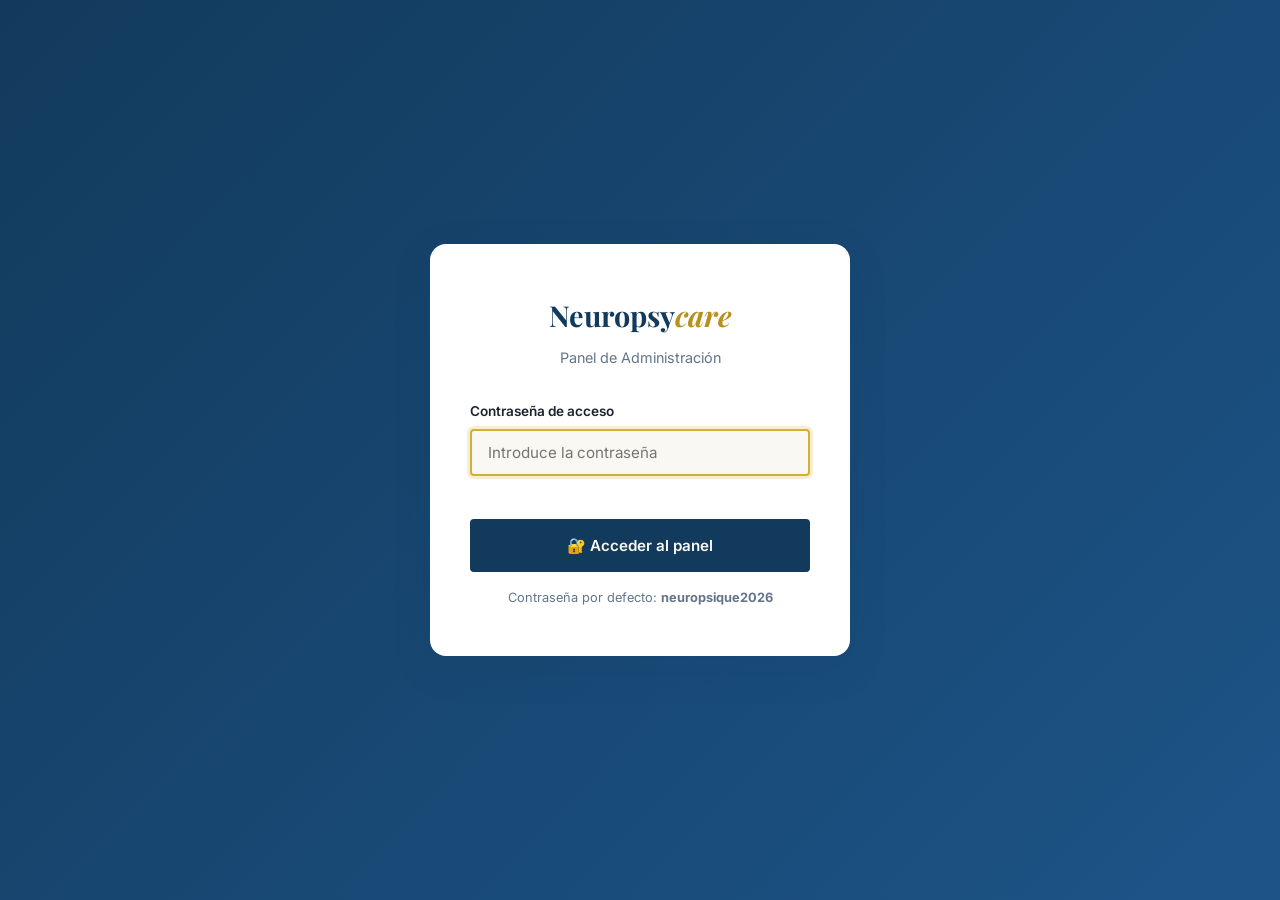
==== commit 9b7fcc99: "Update admin.html" ====
--- a/admin.html
+++ b/admin.html
@@ -18,20 +18,20 @@
     <style>
         /* ========== VARIABLES ========== */
         :root {
-            --color-morado-principal: #35204F;
-            --color-morado-medio: #5B3B70;
-            --color-lavanda: #8E789F;
-            --color-acento: #C5B8D4;
-            --color-acento-claro: #D8CDE3;
-            --color-acento-suave: #E6DFEE;
-            --color-acento-intenso: #B8A5CC;
-            --color-acento-palido: rgba(197, 184, 212, 0.25);
-            --color-marfil: #FAF8F5;
-            --color-fondo-secundario: #F0EBF0;
+            --color-morado-principal: #123A5C;
+            --color-morado-medio: #1D5488;
+            --color-lavanda: #4E7DAA;
+            --color-acento: #D4AF37;
+            --color-acento-claro: #E4C766;
+            --color-acento-suave: #F6ECC9;
+            --color-acento-intenso: #B8901F;
+            --color-acento-palido: rgba(212, 175, 55, 0.22);
+            --color-marfil: #FAF8F3;
+            --color-fondo-secundario: #EAEFF4;
             --color-blanco: #FFFFFF;
-            --color-texto: #29262D;
-            --color-texto-secundario: #4A4550;
-            --color-texto-claro: #6B6570;
+            --color-texto: #1B242E;
+            --color-texto-secundario: #3E4C5A;
+            --color-texto-claro: #64758A;
             --color-exito: #4A7A5C;
             --color-exito-fondo: #D8F3DC;
             --color-error: #A4161A;
@@ -40,9 +40,9 @@
             --color-warning-fondo: #FFF3CD;
             --font-serif: 'Playfair Display', Georgia, serif;
             --font-sans: 'Inter', -apple-system, BlinkMacSystemFont, sans-serif;
-            --shadow-sm: 0 2px 8px rgba(53, 32, 79, 0.06);
-            --shadow-md: 0 4px 20px rgba(53, 32, 79, 0.08);
-            --shadow-lg: 0 12px 40px rgba(53, 32, 79, 0.12);
+            --shadow-sm: 0 2px 8px rgba(18, 58, 92, 0.06);
+            --shadow-md: 0 4px 20px rgba(18, 58, 92, 0.08);
+            --shadow-lg: 0 12px 40px rgba(18, 58, 92, 0.12);
             --border-radius-sm: 4px;
             --border-radius-md: 8px;
             --border-radius-lg: 12px;
@@ -60,7 +60,7 @@
 
         body {
             font-family: var(--font-sans);
-            background-color: #F0EDE6;
+            background-color: #EEF2F6;
             color: var(--color-texto);
             line-height: 1.6;
             min-height: 100vh;
@@ -130,7 +130,7 @@
         .login-form input {
             width: 100%;
             padding: 0.8rem 1rem;
-            border: 2px solid rgba(53, 32, 79, 0.12);
+            border: 2px solid rgba(18, 58, 92, 0.12);
             border-radius: var(--border-radius-sm);
             font-family: var(--font-sans);
             font-size: 1rem;
@@ -149,6 +149,21 @@
             font-size: 0.85rem;
             margin-top: 0.5rem;
             min-height: 1.2em;
+        }
+
+        .login-warning {
+            background-color: var(--color-warning-fondo);
+            color: #7a5a0a;
+            border-radius: var(--border-radius-sm);
+            padding: 0.7rem 0.9rem;
+            font-size: 0.8rem;
+            margin-top: 1rem;
+            text-align: left;
+            display: none;
+        }
+
+        .login-warning.visible {
+            display: block;
         }
 
         /* ========== BOTONES ========== */
@@ -242,13 +257,14 @@
         }
 
         .admin-header {
-            background-color: var(--color-morado-principal);
-            color: var(--color-marfil);
+            background-color: var(--color-marfil);
+            color: var(--color-morado-principal);
             padding: 1rem 0;
             position: sticky;
             top: 0;
             z-index: 100;
             box-shadow: var(--shadow-md);
+            border-bottom: 3px solid var(--color-acento);
         }
 
         .admin-header-inner {
@@ -277,7 +293,7 @@
 
         .admin-brand span {
             font-style: italic;
-            color: var(--color-acento-suave);
+            color: var(--color-acento-intenso);
         }
 
         .admin-user {
@@ -288,13 +304,13 @@
 
         .admin-user span {
             font-size: 0.9rem;
-            color: rgba(250, 248, 245, 0.7);
+            color: var(--color-texto-claro);
         }
 
         .btn-logout {
-            background: rgba(197, 184, 212, 0.2);
-            color: var(--color-acento-suave);
-            border: 1px solid rgba(197, 184, 212, 0.3);
+            background: var(--color-acento-palido);
+            color: var(--color-morado-principal);
+            border: 1px solid var(--color-acento);
             padding: 0.5rem 1.2rem;
             border-radius: var(--border-radius-sm);
             cursor: pointer;
@@ -398,7 +414,7 @@
 
         .publications-table td {
             padding: 1rem 1.2rem;
-            border-bottom: 1px solid rgba(53, 32, 79, 0.06);
+            border-bottom: 1px solid rgba(18, 58, 92, 0.06);
             font-size: 0.9rem;
             vertical-align: middle;
         }
@@ -425,7 +441,7 @@
         }
 
         .category-divulgacion {
-            background-color: rgba(53, 32, 79, 0.08);
+            background-color: rgba(18, 58, 92, 0.08);
             color: var(--color-morado-principal);
         }
 
@@ -465,7 +481,7 @@
         .modal-overlay {
             position: fixed;
             inset: 0;
-            background-color: rgba(53, 32, 79, 0.7);
+            background-color: rgba(18, 58, 92, 0.7);
             display: flex;
             align-items: flex-start;
             justify-content: center;
@@ -502,7 +518,7 @@
             align-items: center;
             justify-content: space-between;
             padding: 1.5rem 2rem;
-            border-bottom: 1px solid rgba(53, 32, 79, 0.08);
+            border-bottom: 1px solid rgba(18, 58, 92, 0.08);
         }
 
         .modal-header h2 {
@@ -537,7 +553,7 @@
 
         .modal-footer {
             padding: 1.2rem 2rem;
-            border-top: 1px solid rgba(53, 32, 79, 0.08);
+            border-top: 1px solid rgba(18, 58, 92, 0.08);
             display: flex;
             justify-content: flex-end;
             gap: 0.8rem;
@@ -564,7 +580,7 @@
         .form-group select {
             width: 100%;
             padding: 0.75rem 1rem;
-            border: 2px solid rgba(53, 32, 79, 0.12);
+            border: 2px solid rgba(18, 58, 92, 0.12);
             border-radius: var(--border-radius-sm);
             font-family: var(--font-sans);
             font-size: 0.95rem;
@@ -610,7 +626,7 @@
             flex-wrap: wrap;
             gap: 0.4rem;
             padding: 0.5rem;
-            border: 2px solid rgba(53, 32, 79, 0.12);
+            border: 2px solid rgba(18, 58, 92, 0.12);
             border-radius: var(--border-radius-sm);
             background-color: var(--color-marfil);
             min-height: 44px;
@@ -718,7 +734,7 @@
         .confirm-dialog {
             position: fixed;
             inset: 0;
-            background-color: rgba(53, 32, 79, 0.7);
+            background-color: rgba(18, 58, 92, 0.7);
             display: flex;
             align-items: center;
             justify-content: center;
@@ -809,6 +825,7 @@
             <p style="margin-top: 1rem; font-size: 0.8rem; color: var(--color-texto-claro);">
                 Contraseña por defecto: <strong>neuropsique2026</strong>
             </p>
+            <p id="storage-warning" class="login-warning" aria-live="polite"></p>
         </div>
     </div>
 
@@ -967,10 +984,6 @@
     <!-- ========== TOAST CONTAINER ========== -->
     <div id="toast-container" class="toast-container"></div>
 
-    <!-- El JavaScript continúa en la siguiente respuesta -->
-</body>
-</html>
-
     <script>
         /* ============================================================
            PANEL DE ADMINISTRACIÓN - NEUROPSYCARE
@@ -983,11 +996,13 @@
         let currentTags = [];
         let editingId = null;
         let deleteTargetId = null;
+        let storageAvailable = true;
 
         // Elementos DOM
         const loginOverlay = document.getElementById('login-overlay');
         const loginForm = document.getElementById('login-form');
         const loginError = document.getElementById('login-error');
+        const storageWarning = document.getElementById('storage-warning');
         const adminPanel = document.getElementById('admin-panel');
         const modalOverlay = document.getElementById('modal-overlay');
         const publicationForm = document.getElementById('publication-form');
@@ -1000,11 +1015,52 @@
         const excerptTextarea = document.getElementById('pub-excerpt');
         const excerptCount = document.getElementById('excerpt-count');
 
+        // ========== ALMACENAMIENTO SEGURO ==========
+        // Envuelve localStorage/sessionStorage en try/catch: en algunos
+        // navegadores (sobre todo abriendo el archivo con doble clic, es
+        // decir protocolo file://, o con el bloqueo de cookies de terceros
+        // activado) el acceso lanza una excepción y detiene todo el script.
+        // Con esto, si falla, se avisa en pantalla en vez de quedarse "muerto".
+        function safeGetItem(storage, key) {
+            try {
+                return storage.getItem(key);
+            } catch (err) {
+                storageAvailable = false;
+                return null;
+            }
+        }
+
+        function safeSetItem(storage, key, value) {
+            try {
+                storage.setItem(key, value);
+                return true;
+            } catch (err) {
+                storageAvailable = false;
+                return false;
+            }
+        }
+
+        function safeRemoveItem(storage, key) {
+            try {
+                storage.removeItem(key);
+            } catch (err) {
+                storageAvailable = false;
+            }
+        }
+
+        function showStorageWarningIfNeeded() {
+            if (!storageAvailable) {
+                storageWarning.textContent = '⚠️ Este navegador está bloqueando el almacenamiento local en esta página (frecuente si abres el archivo directamente en vez de a través de tu web). El panel podría no guardar los cambios o no dejarte entrar. Prueba a abrirlo desde la URL publicada en GitHub Pages.';
+                storageWarning.classList.add('visible');
+            }
+        }
+
         // ========== INICIALIZACIÓN ==========
         function init() {
             loadPublications();
-            
-            const isLogged = sessionStorage.getItem(SESSION_KEY) === 'true';
+            showStorageWarningIfNeeded();
+            
+            const isLogged = safeGetItem(sessionStorage, SESSION_KEY) === 'true';
             if (isLogged) {
                 showAdminPanel();
             }
@@ -1050,16 +1106,19 @@
             const password = document.getElementById('login-password').value;
             
             if (password === ADMIN_PASSWORD) {
-                sessionStorage.setItem(SESSION_KEY, 'true');
+                const saved = safeSetItem(sessionStorage, SESSION_KEY, 'true');
                 showAdminPanel();
                 loginError.textContent = '';
+                if (!saved) {
+                    showStorageWarningIfNeeded();
+                }
             } else {
                 loginError.textContent = 'Contraseña incorrecta. Inténtalo de nuevo.';
             }
         }
 
         function handleLogout() {
-            sessionStorage.removeItem(SESSION_KEY);
+            safeRemoveItem(sessionStorage, SESSION_KEY);
             loginOverlay.classList.remove('hidden');
             adminPanel.classList.remove('visible');
             document.getElementById('login-password').value = '';
@@ -1073,8 +1132,12 @@
 
         // ========== PUBLICACIONES ==========
         function loadPublications() {
-            const stored = localStorage.getItem('neuropsycare-publications');
-            publications = stored ? JSON.parse(stored) : [];
+            const stored = safeGetItem(localStorage, 'neuropsycare-publications');
+            try {
+                publications = stored ? JSON.parse(stored) : [];
+            } catch (err) {
+                publications = [];
+            }
             renderPublicationsTable();
             updateStats();
         }
@@ -1222,7 +1285,10 @@
                 showToast('Publicación creada ✅', 'success');
             }
             
-            localStorage.setItem('neuropsycare-publications', JSON.stringify(publications));
+            const saved = safeSetItem(localStorage, 'neuropsycare-publications', JSON.stringify(publications));
+            if (!saved) {
+                showToast('⚠️ No se pudo guardar (almacenamiento bloqueado)', 'error');
+            }
             closeModal();
             renderPublicationsTable();
             updateStats();
@@ -1249,7 +1315,7 @@
         function confirmDelete() {
             if (deleteTargetId !== null) {
                 publications = publications.filter(p => p.id !== deleteTargetId);
-                localStorage.setItem('neuropsycare-publications', JSON.stringify(publications));
+                safeSetItem(localStorage, 'neuropsycare-publications', JSON.stringify(publications));
                 renderPublicationsTable();
                 updateStats();
                 showToast('Publicación eliminada 🗑️', 'warning');
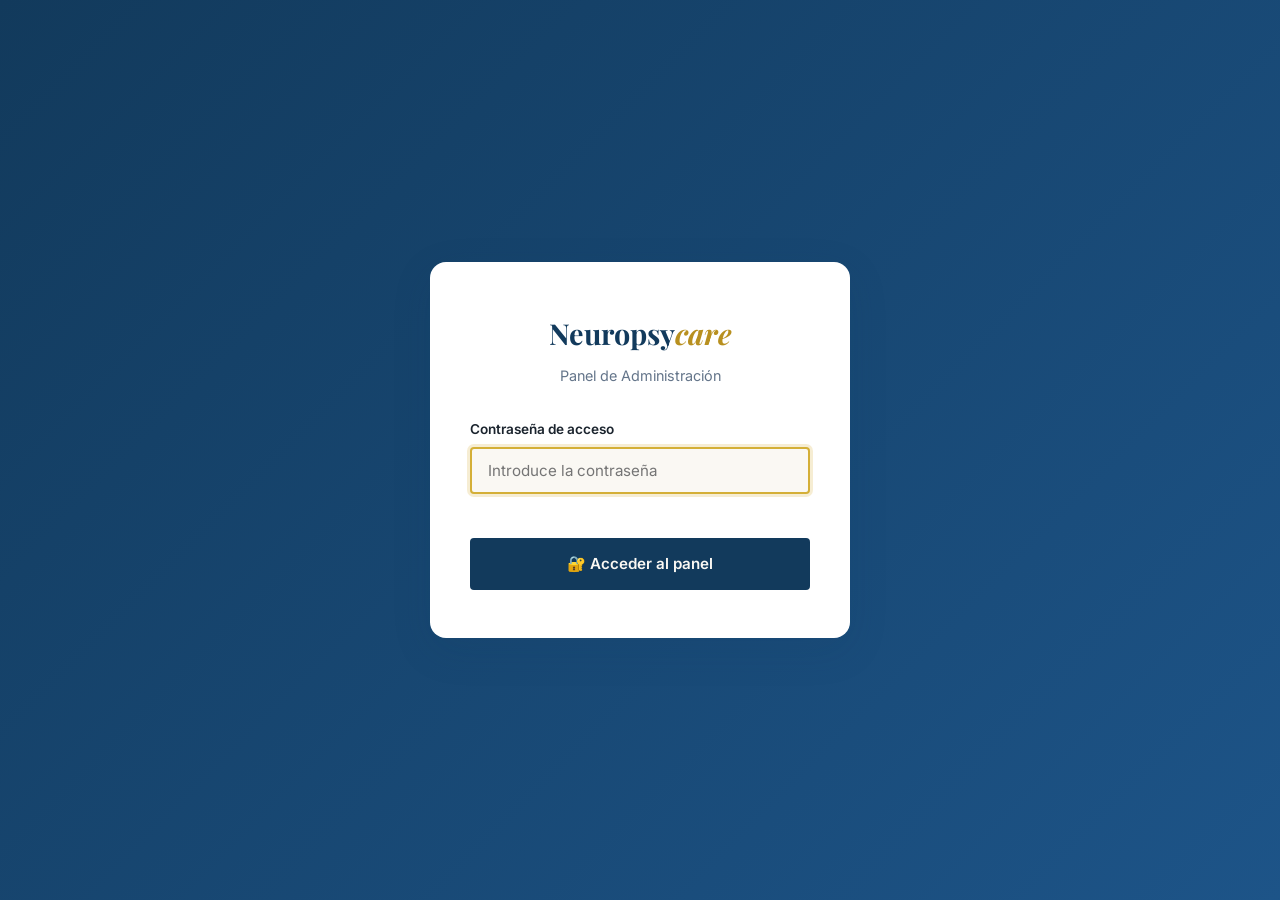
==== commit 310a522c: "Update admin.html" ====
--- a/admin.html
+++ b/admin.html
@@ -291,7 +291,12 @@
             object-fit: contain;
         }
 
-        .admin-brand span {
+        .admin-brand-word {
+            color: var(--color-morado-principal);
+            font-style: normal;
+        }
+
+        .admin-brand-word span {
             font-style: italic;
             color: var(--color-acento-intenso);
         }
@@ -599,6 +604,12 @@
 
         .form-group textarea {
             min-height: 120px;
+        }
+
+        .pub-content-textarea {
+            min-height: 250px;
+            font-family: var(--font-sans);
+            line-height: 1.7;
         }
 
         .form-group .hint {
@@ -822,9 +833,6 @@
                     🔐 Acceder al panel
                 </button>
             </form>
-            <p style="margin-top: 1rem; font-size: 0.8rem; color: var(--color-texto-claro);">
-                Contraseña por defecto: <strong>neuropsique2026</strong>
-            </p>
             <p id="storage-warning" class="login-warning" aria-live="polite"></p>
         </div>
     </div>
@@ -835,7 +843,7 @@
             <div class="admin-header-inner">
                 <div class="admin-brand">
                     <img src="assets/images/logo.png" alt="Logo Neuropsycare">
-                    Neuropsy<span>care</span>
+                    <span class="admin-brand-word">Neuropsy<span>care</span></span>
                 </div>
                 <div class="admin-user">
                     <span>Bienvenida, Corina</span>
@@ -917,6 +925,13 @@
                         <label for="pub-title">Título <span class="required">*</span></label>
                         <input type="text" id="pub-title" placeholder="Título de la publicación" required maxlength="150">
                         <p class="form-error" id="error-title"></p>
+                    </div>
+                    
+                    <div class="form-group">
+                        <label for="pub-author">Autor <span class="required">*</span></label>
+                        <input type="text" id="pub-author" placeholder="Nombre y apellidos del autor" required maxlength="80" value="Corina C. Munteanu">
+                        <p class="hint">Se guardará como texto completo (ej: "Corina C. Munteanu"). El estilo y la posición en la página del artículo los define articulo.html.</p>
+                        <p class="form-error" id="error-author"></p>
                     </div>
                     
                     <div class="form-row">
@@ -946,10 +961,23 @@
                     </div>
                     
                     <div class="form-group">
+                        <label for="pub-image-url">URL de la imagen de portada</label>
+                        <input type="url" id="pub-image-url" placeholder="https://ejemplo.com/imagen.jpg">
+                        <p class="hint">Opcional. Si la dejas vacía, se usará el emoji de arriba como icono de portada.</p>
+                        <p class="form-error" id="error-image-url"></p>
+                    </div>
+                    
+                    <div class="form-group">
                         <label for="pub-excerpt">Extracto <span class="required">*</span></label>
                         <textarea id="pub-excerpt" placeholder="Breve descripción que aparecerá en la tarjeta del blog (máx. 200 caracteres)" required maxlength="250" rows="3"></textarea>
                         <p class="hint"><span id="excerpt-count">0</span>/250 caracteres</p>
                         <p class="form-error" id="error-excerpt"></p>
+                    </div>
+                    
+                    <div class="form-group">
+                        <label for="pub-content">Contenido completo del artículo <span class="required">*</span></label>
+                        <textarea id="pub-content" class="pub-content-textarea" placeholder="Escribe aquí el contenido completo del artículo (puedes usar párrafos, listas, etc.)" required rows="10"></textarea>
+                        <p class="form-error" id="error-content"></p>
                     </div>
                     
                     <div class="form-group">
@@ -989,7 +1017,7 @@
            PANEL DE ADMINISTRACIÓN - NEUROPSYCARE
            ============================================================ */
 
-        const ADMIN_PASSWORD = 'neuropsique2026';
+        const ADMIN_PASSWORD = 'NeuropapaYA37';
         const SESSION_KEY = 'neuropsycare-admin-logged';
 
         let publications = [];
@@ -1202,10 +1230,13 @@
                 document.getElementById('modal-title').textContent = 'Editar publicación';
                 document.getElementById('pub-id').value = publication.id;
                 document.getElementById('pub-title').value = publication.title;
+                document.getElementById('pub-author').value = publication.author || '';
                 document.getElementById('pub-category').value = publication.category;
                 document.getElementById('pub-readtime').value = publication.readTime || '';
                 document.getElementById('pub-image').value = publication.image || '';
+                document.getElementById('pub-image-url').value = publication.imageUrl || '';
                 document.getElementById('pub-excerpt').value = publication.excerpt || '';
+                document.getElementById('pub-content').value = publication.content || '';
                 currentTags = publication.tags || [];
                 renderTags();
             } else {
@@ -1222,9 +1253,12 @@
 
         function handleSavePublication() {
             const title = document.getElementById('pub-title').value.trim();
+            const author = document.getElementById('pub-author').value.trim();
             const category = document.getElementById('pub-category').value;
             const excerpt = document.getElementById('pub-excerpt').value.trim();
             const image = document.getElementById('pub-image').value.trim() || '🧠';
+            const imageUrl = document.getElementById('pub-image-url').value.trim();
+            const content = document.getElementById('pub-content').value.trim();
             const readTime = document.getElementById('pub-readtime').value.trim() || '5 min';
             
             clearErrors();
@@ -1236,6 +1270,11 @@
                 isValid = false;
             }
             
+            if (!author) {
+                showFieldError('error-author', 'El autor es obligatorio.');
+                isValid = false;
+            }
+            
             if (!category) {
                 showFieldError('error-category', 'Selecciona una categoría.');
                 isValid = false;
@@ -1248,6 +1287,11 @@
             
             if (!image) {
                 showFieldError('error-image', 'El emoji es obligatorio.');
+                isValid = false;
+            }
+            
+            if (!content) {
+                showFieldError('error-content', 'El contenido completo del artículo es obligatorio.');
                 isValid = false;
             }
             
@@ -1262,9 +1306,12 @@
                     publications[index] = {
                         ...publications[index],
                         title,
+                        author,
                         category,
                         excerpt,
                         image,
+                        imageUrl,
+                        content,
                         readTime,
                         tags: currentTags
                     };
@@ -1274,9 +1321,12 @@
                 const newPub = {
                     id: Date.now(),
                     title,
+                    author,
                     category,
                     excerpt,
                     image,
+                    imageUrl,
+                    content,
                     readTime,
                     tags: currentTags,
                     date: new Date().toISOString().split('T')[0]
